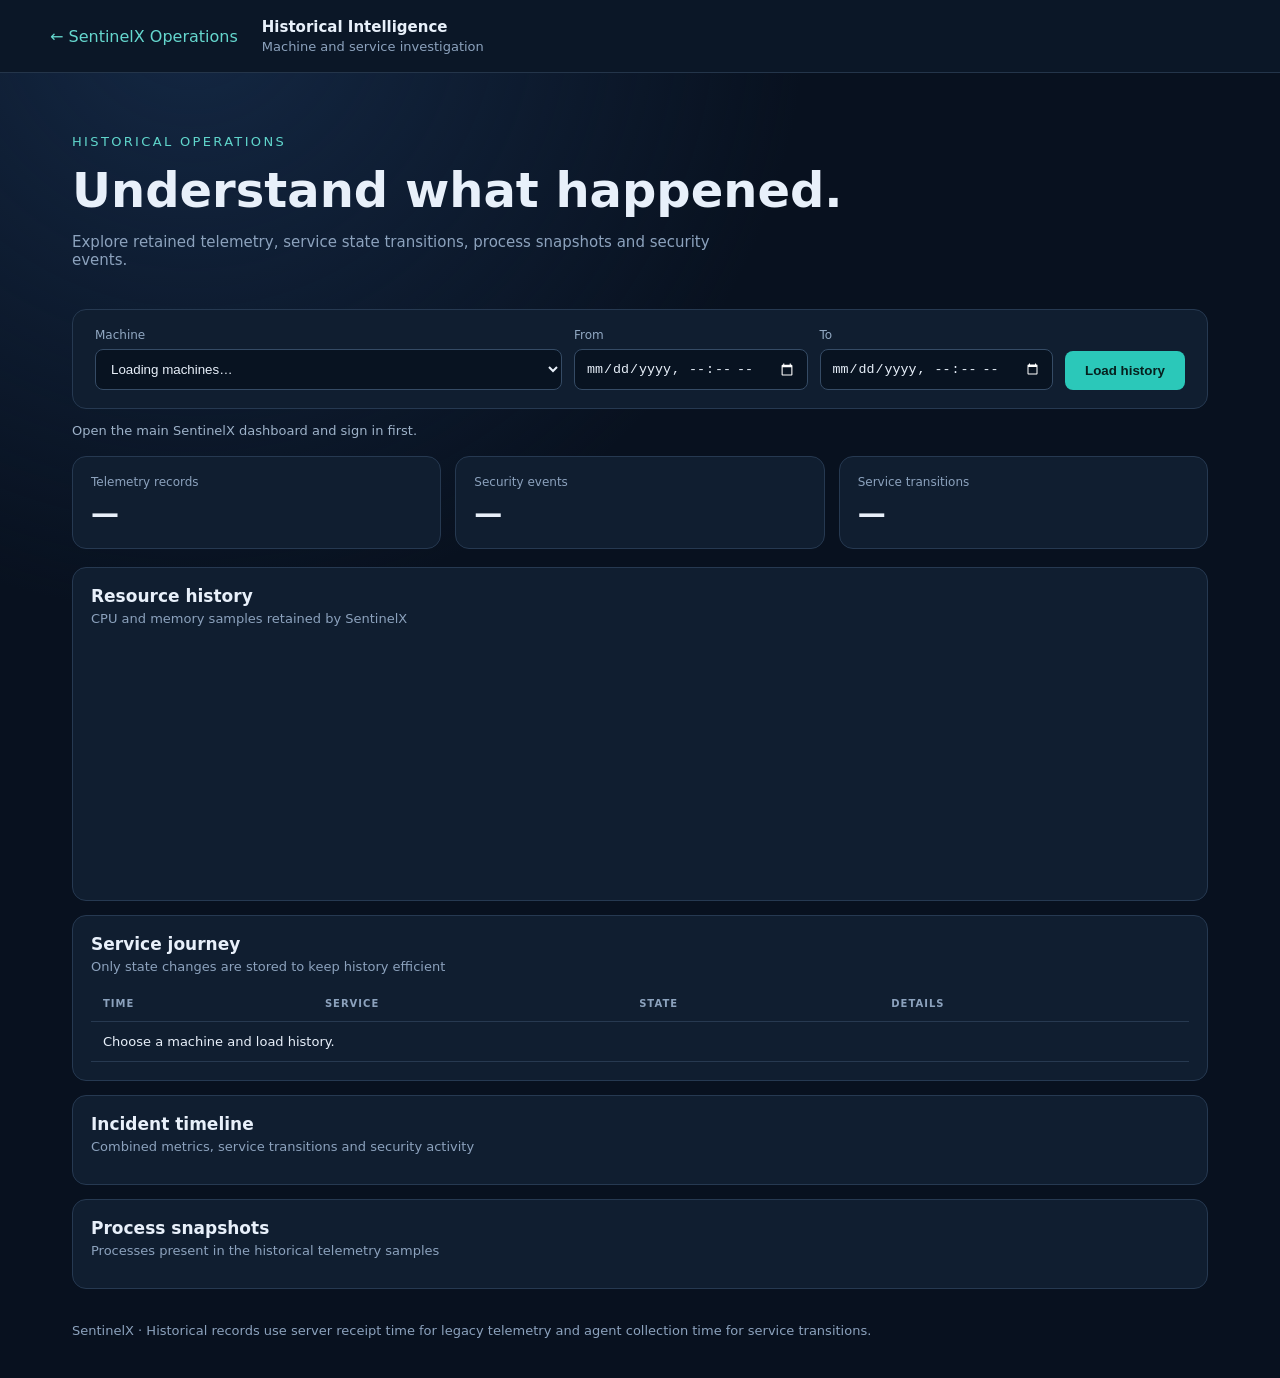
==== dashboard/history.html @ a363c119 "Add historical infrastructure intelligence foundation" ====
<!doctype html>
<html lang="en">
<head>
  <meta charset="utf-8"><meta name="viewport" content="width=device-width, initial-scale=1">
  <meta name="theme-color" content="#070d18"><title>SentinelX | Historical Intelligence</title>
  <link rel="stylesheet" href="/dashboard/history.css"><script src="/dashboard/history.js" defer></script>
</head>
<body>
  <header class="top"><a href="/dashboard/">← SentinelX Operations</a><div><strong>Historical Intelligence</strong><span>Machine and service investigation</span></div></header>
  <main>
    <section class="intro"><p class="eyebrow">HISTORICAL OPERATIONS</p><h1>Understand what happened.</h1><p>Explore retained telemetry, service state transitions, process snapshots and security events.</p></section>
    <section class="controls">
      <label>Machine<select id="host"><option value="">Loading machines…</option></select></label>
      <label>From<input id="start" type="datetime-local"></label>
      <label>To<input id="end" type="datetime-local"></label>
      <button id="load">Load history</button>
    </section>
    <p id="status" role="status">Sign in using the administrator token already stored by the SentinelX dashboard.</p>
    <section class="cards">
      <article><span>Telemetry records</span><strong id="telemetry-count">—</strong></article>
      <article><span>Security events</span><strong id="security-count">—</strong></article>
      <article><span>Service transitions</span><strong id="service-count">—</strong></article>
    </section>
    <section class="panel"><div class="panel-head"><div><h2>Resource history</h2><p>CPU and memory samples retained by SentinelX</p></div></div><canvas id="metrics-chart" height="240"></canvas></section>
    <section class="panel"><div class="panel-head"><div><h2>Service journey</h2><p>Only state changes are stored to keep history efficient</p></div></div><div class="table-wrap"><table><thead><tr><th>TIME</th><th>SERVICE</th><th>STATE</th><th>DETAILS</th></tr></thead><tbody id="services"><tr><td colspan="4">Choose a machine and load history.</td></tr></tbody></table></div></section>
    <section class="panel"><div class="panel-head"><div><h2>Incident timeline</h2><p>Combined metrics, service transitions and security activity</p></div></div><div id="timeline" class="timeline"></div></section>
    <section class="panel"><div class="panel-head"><div><h2>Process snapshots</h2><p>Processes present in the historical telemetry samples</p></div></div><div id="processes" class="process-grid"></div></section>
    <footer>SentinelX · Historical records use server receipt time for legacy telemetry and agent collection time for service transitions.</footer>
  </main>
</body></html>
---- dashboard/history.css ----
:root{color-scheme:dark;font-family:Inter,system-ui,Segoe UI,sans-serif;background:#08111f;color:#e8f0fa}*{box-sizing:border-box}body{margin:0;background:radial-gradient(circle at 15% 0,#142844 0,transparent 35%),#08111f}.top{display:flex;gap:24px;align-items:center;padding:18px max(22px,calc((100% - 1180px)/2));border-bottom:1px solid #24354a;background:#0b1727}.top a{color:#65d7ce;text-decoration:none}.top div{display:grid;gap:3px}.top span,.intro p,.panel p,footer{color:#8ca2bd;font-size:13px}.top strong{font-size:15px}.intro,main{max-width:1180px;margin:auto}.intro{padding:48px 22px 25px}.eyebrow{letter-spacing:.18em;color:#60d6cc!important;font-size:11px}.intro h1{font-size:clamp(30px,5vw,48px);margin:8px 0}.intro>p:last-child{max-width:650px;font-size:15px}.controls{display:grid;grid-template-columns:2fr 1fr 1fr auto;gap:12px;padding:18px 22px;background:#101e30;border:1px solid #263951;border-radius:14px;margin:0 22px}.controls label{display:grid;gap:7px;color:#91a8c2;font-size:12px}.controls input,.controls select{min-width:0;background:#081321;color:#e8f0fa;border:1px solid #354b65;border-radius:8px;padding:11px}.controls button{align-self:end;border:0;border-radius:8px;background:#2bc8b9;color:#06201e;font-weight:700;padding:12px 20px;cursor:pointer}#status{margin:14px 22px;color:#9eb2c9;font-size:13px}.cards{display:grid;grid-template-columns:repeat(3,1fr);gap:14px;margin:18px 22px}.cards article,.panel{background:#101e30;border:1px solid #263951;border-radius:14px;padding:18px}.cards span{display:block;color:#8ca2bd;font-size:12px}.cards strong{display:block;font-size:28px;margin-top:8px}.panel{margin:14px 22px}.panel-head{margin-bottom:12px}.panel h2{font-size:17px;margin:0}.panel p{margin:5px 0 0}.panel canvas{width:100%;height:240px}.table-wrap{overflow:auto}table{border-collapse:collapse;width:100%;font-size:13px}th,td{text-align:left;padding:12px;border-bottom:1px solid #273950}th{color:#8ca2bd;font-size:10px;letter-spacing:.1em}.state{padding:4px 8px;border-radius:20px;background:#23364b}.state.failed,.state.inactive{color:#ff9b9b;background:#47272d}.state.active,.state.running{color:#78e0b6;background:#163b35}.timeline{display:grid;gap:0}.event{padding:12px 14px;border-left:2px solid #37cbbd;margin-left:6px;border-bottom:1px solid #263951}.event time{display:block;color:#8ca2bd;font-size:11px}.event b{display:block;margin-top:5px;font-size:13px}.event p{margin:4px 0 0}.process-grid{display:grid;grid-template-columns:repeat(auto-fit,minmax(230px,1fr));gap:10px}.process-grid article{background:#0b1727;padding:12px;border-radius:9px;font-size:12px}.process-grid h3{font-size:12px;color:#72dcd1}.process-grid p{line-height:1.8}footer{padding:20px 22px 40px}@media(max-width:760px){.controls{grid-template-columns:1fr 1fr}.controls label:first-child{grid-column:1/-1}.controls button{grid-column:1/-1}.cards{grid-template-columns:1fr}.top{padding:15px 20px}.intro{padding-top:30px}}
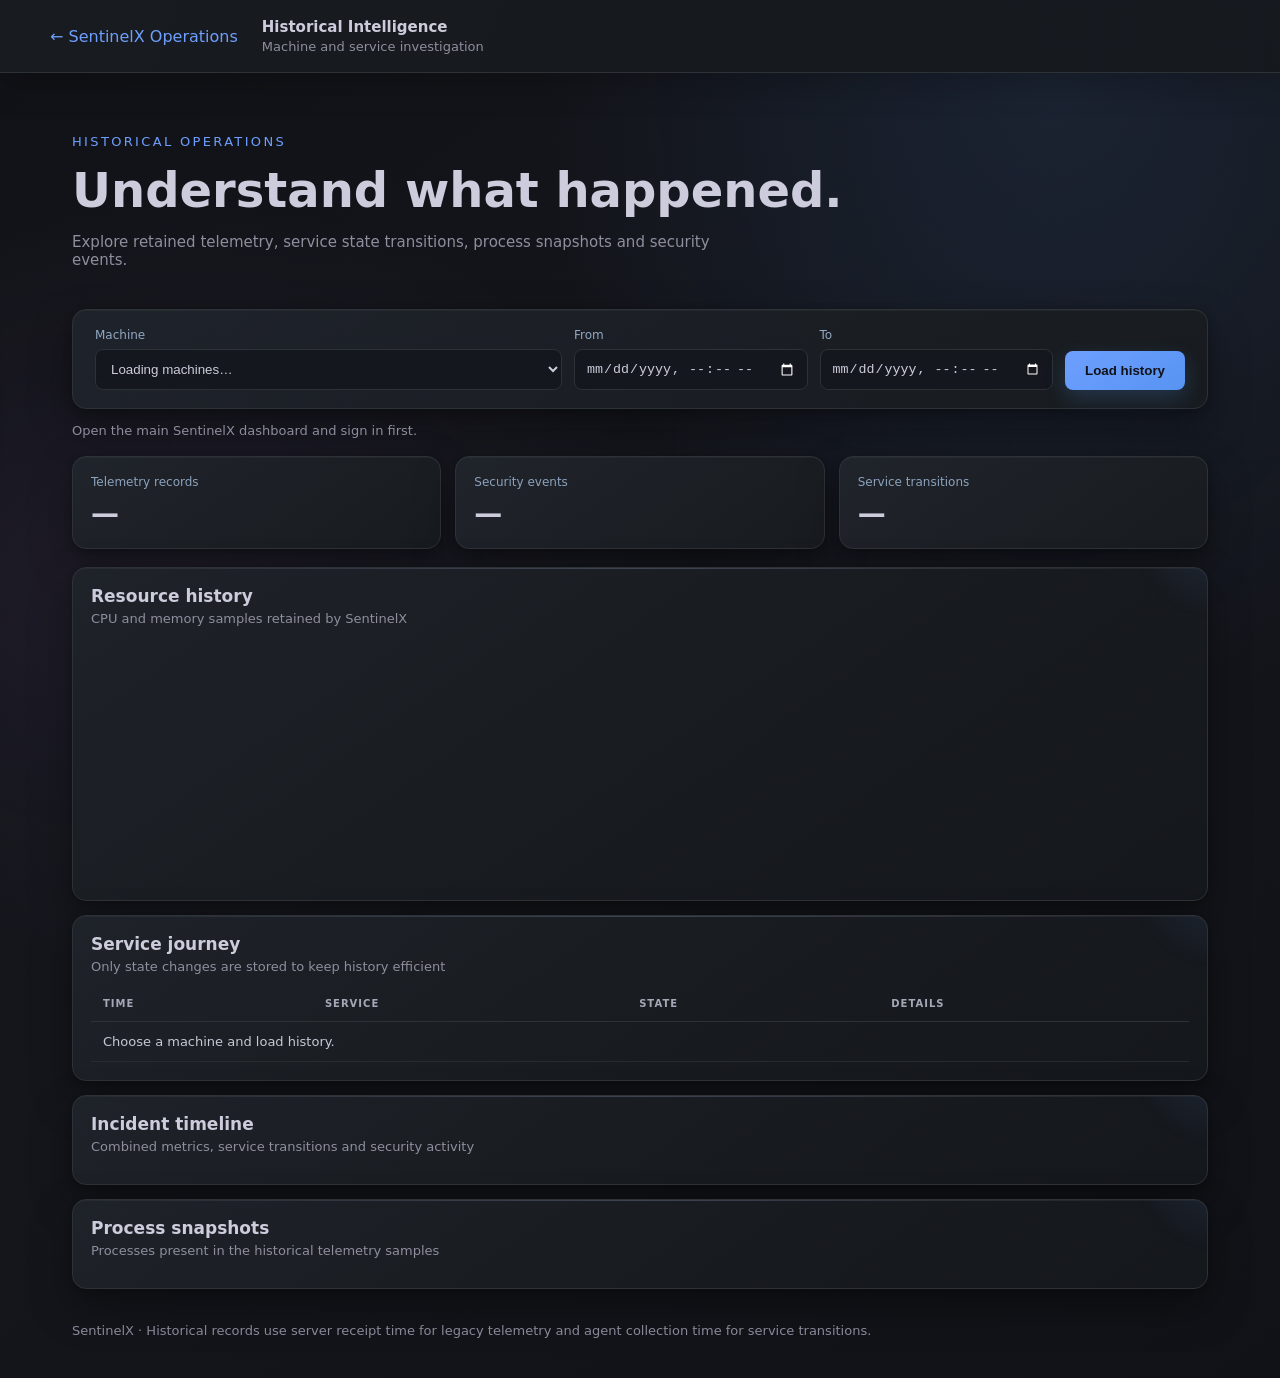
==== commit c7a2f409: "Load 3D theme in Historical Intelligence" ====
--- a/dashboard/history.html
+++ b/dashboard/history.html
@@ -2,8 +2,8 @@
 <html lang="en">
 <head>
   <meta charset="utf-8"><meta name="viewport" content="width=device-width, initial-scale=1">
-  <meta name="theme-color" content="#070d18"><title>SentinelX | Historical Intelligence</title>
-  <link rel="stylesheet" href="/dashboard/history.css"><script src="/dashboard/history.js" defer></script>
+  <meta name="theme-color" content="#111217"><title>SentinelX | Historical Intelligence</title>
+  <link rel="stylesheet" href="/dashboard/history.css"><link rel="stylesheet" href="/dashboard/3d-theme.css"><script src="/dashboard/history.js" defer></script><script src="/dashboard/3d-effects.js" defer></script>
 </head>
 <body>
   <header class="top"><a href="/dashboard/">← SentinelX Operations</a><div><strong>Historical Intelligence</strong><span>Machine and service investigation</span></div></header>
--- a/dashboard/3d-theme.css
+++ b/dashboard/3d-theme.css
@@ -0,0 +1,209 @@
+/* SentinelX Grafana-inspired 3D visual layer.
+   Additive stylesheet: keeps existing dashboard structure and data behavior intact. */
+:root {
+  color-scheme: dark;
+  --bg: #111217;
+  --sidebar: #15171c;
+  --panel: #181B1F;
+  --panel2: #20242b;
+  --line: #2C3235;
+  --text: #CCCCDC;
+  --muted: #8E8E9E;
+  --cyan: #19C3B1;
+  --blue: #6E9FFF;
+  --violet: #B877D9;
+  --amber: #FADE2A;
+  --red: #F2495C;
+  --green: #73BF69;
+  --series-blue: #5794F2;
+  --series-purple: #B877D9;
+  --series-teal: #19C3B1;
+  --series-yellow: #FADE2A;
+  --series-pink: #FF7383;
+  --depth-shadow: 0 18px 42px rgba(0,0,0,.34), 0 2px 8px rgba(0,0,0,.24);
+}
+html { background: var(--bg); }
+body {
+  color: var(--text);
+  background:
+    radial-gradient(ellipse at 82% 5%, rgba(87,148,242,.11), transparent 32rem),
+    radial-gradient(ellipse at 12% 42%, rgba(184,119,217,.075), transparent 34rem),
+    linear-gradient(145deg, #111217 0%, #14161c 48%, #101217 100%);
+}
+body::before {
+  content: "";
+  position: fixed;
+  inset: 0;
+  z-index: 0;
+  pointer-events: none;
+  opacity: .16;
+  background-image: linear-gradient(rgba(110,159,255,.08) 1px, transparent 1px),
+                    linear-gradient(90deg, rgba(110,159,255,.08) 1px, transparent 1px);
+  background-size: 42px 42px;
+  mask-image: linear-gradient(to bottom, black, transparent 78%);
+}
+.app-shell { position: relative; z-index: 1; }
+.sidebar {
+  background: linear-gradient(180deg, rgba(24,27,31,.98), rgba(17,18,23,.98));
+  border-right-color: var(--line);
+  box-shadow: 12px 0 40px rgba(0,0,0,.22);
+  backdrop-filter: blur(18px);
+}
+.brand-mark {
+  background: linear-gradient(145deg, #8bb4ff, #5794F2 55%, #456fc2);
+  color: #10131a;
+  box-shadow: 0 8px 22px rgba(87,148,242,.28), inset 0 1px rgba(255,255,255,.5);
+}
+.brand small, .side-label, .eyebrow { color: var(--muted); }
+.nav-link { color: #a8a8b7; transition: background .2s ease, color .2s ease, transform .2s ease; }
+.nav-link:hover { background: rgba(110,159,255,.09); transform: translateX(2px); }
+.nav-link.active {
+  color: var(--text);
+  background: linear-gradient(100deg, rgba(110,159,255,.17), rgba(110,159,255,.035));
+  box-shadow: inset 3px 0 var(--blue), 0 5px 18px rgba(0,0,0,.14);
+}
+.nav-link.active > span { color: var(--blue); }
+.nav-link b { background: #2a3039; color: var(--text); }
+.main { color: var(--text); }
+.topbar { border-bottom-color: var(--line); }
+.topbar h1 { color: #e0e2ef; letter-spacing: -.65px; }
+.updated, .metric-head, .metric-value small, .welcome-row p, .section-intro p, .panel-head p { color: var(--muted); }
+.metric-card, .panel, .host-card {
+  position: relative;
+  overflow: hidden;
+  isolation: isolate;
+  background: linear-gradient(145deg, rgba(31,35,42,.98), rgba(24,27,31,.98) 58%, rgba(21,24,29,.98));
+  border: 1px solid var(--line);
+  box-shadow: var(--depth-shadow), inset 0 1px rgba(255,255,255,.035);
+  transform-style: preserve-3d;
+  backface-visibility: hidden;
+  transition: transform .22s ease, border-color .22s ease, box-shadow .22s ease;
+}
+.metric-card::before, .panel::before, .host-card::before {
+  content: "";
+  position: absolute;
+  inset: 0 0 auto;
+  height: 1px;
+  pointer-events: none;
+  background: linear-gradient(90deg, transparent, rgba(180,205,255,.24), transparent);
+  opacity: .8;
+}
+.metric-card::after, .panel::after, .host-card::after {
+  content: "";
+  position: absolute;
+  width: 180px;
+  height: 180px;
+  top: -125px;
+  right: -100px;
+  border-radius: 50%;
+  pointer-events: none;
+  background: radial-gradient(circle, rgba(110,159,255,.12), transparent 68%);
+  filter: blur(3px);
+}
+.metric-card { min-height: 145px; padding: 19px; }
+.metric-card:hover, .panel:hover, .host-card:hover {
+  border-color: rgba(110,159,255,.48);
+  box-shadow: 0 24px 50px rgba(0,0,0,.42), 0 0 0 1px rgba(110,159,255,.08), inset 0 1px rgba(255,255,255,.06);
+}
+.metric-value { color: #e4e6f2; text-shadow: 0 2px 18px rgba(110,159,255,.12); }
+.metric-icon { background: rgba(110,159,255,.12) !important; color: var(--blue) !important; border: 1px solid rgba(110,159,255,.16); }
+.metric-icon.violet { color: var(--violet) !important; background: rgba(184,119,217,.12) !important; }
+.metric-icon.amber { color: var(--amber) !important; background: rgba(250,222,42,.09) !important; }
+.meter { background: #30343d; }
+.meter i { background: linear-gradient(90deg, var(--series-blue), var(--series-teal)); box-shadow: 0 0 12px rgba(87,148,242,.35); }
+.live-pill { border-color: rgba(115,191,105,.3); color: var(--green); background: rgba(115,191,105,.08); }
+.live-pill i, .connection-indicator i { background: var(--green); box-shadow: 0 0 12px rgba(115,191,105,.65); }
+.refresh-btn, button, select, input {
+  accent-color: var(--blue);
+}
+.refresh-btn, button {
+  border-color: #3a424e;
+  background: linear-gradient(145deg, #282e38, #1c2027);
+  color: var(--text);
+  box-shadow: 0 5px 14px rgba(0,0,0,.2), inset 0 1px rgba(255,255,255,.045);
+  transition: transform .18s ease, border-color .18s ease, box-shadow .18s ease;
+}
+.refresh-btn:hover, button:hover {
+  border-color: var(--blue);
+  box-shadow: 0 8px 20px rgba(0,0,0,.28), 0 0 18px rgba(110,159,255,.1);
+  transform: translateY(-1px);
+}
+input, select {
+  background: #14171d;
+  border-color: var(--line);
+  color: var(--text);
+}
+input:focus, select:focus, button:focus-visible, a:focus-visible {
+  outline: 2px solid rgba(110,159,255,.75);
+  outline-offset: 2px;
+}
+.table-wrap { border-color: var(--line); }
+th { color: #a6a8b8; border-bottom-color: var(--line); }
+td { color: #c7c8d5; border-bottom-color: rgba(44,50,53,.72); }
+tbody tr:hover { background: rgba(110,159,255,.055); }
+a, .text-link { color: var(--blue); }
+.status.online, .disk-health.healthy, .av-ok { color: var(--green); }
+.status.stale, .av-no { color: var(--red); }
+.notice, .chart-note { color: var(--muted); }
+.chart-legend .legend-cpu { background: var(--series-blue); }
+.chart-legend .legend-memory { background: var(--series-purple); }
+.metric-grid, .content-grid, .hosts-grid, .server-gauge-grid { perspective: 1200px; }
+.metric-card, .panel, .host-card, .server-kpi { --tilt-x: 0deg; --tilt-y: 0deg; }
+.metric-card.is-tilting, .panel.is-tilting, .host-card.is-tilting, .server-kpi.is-tilting {
+  transform: perspective(1100px) rotateX(var(--tilt-x)) rotateY(var(--tilt-y)) translateY(-2px);
+  z-index: 2;
+}
+#resource-chart, #disk-history-chart, #server-history-chart {
+  filter: drop-shadow(0 0 7px rgba(87,148,242,.12));
+}
+.admin-login-card {
+  background: linear-gradient(145deg, #242933, #181b20);
+  border: 1px solid var(--line);
+  box-shadow: 0 28px 90px rgba(0,0,0,.55), 0 0 45px rgba(87,148,242,.1);
+}
+footer { color: var(--muted); border-top-color: var(--line); }
+@media (max-width: 900px) {
+  body::before { background-size: 30px 30px; opacity: .1; }
+  .metric-card, .panel, .host-card { transform: none !important; }
+}
+@media (prefers-reduced-motion: reduce) {
+  *, *::before, *::after { scroll-behavior: auto !important; transition-duration: .01ms !important; animation-duration: .01ms !important; }
+  .metric-card, .panel, .host-card, .server-kpi { transform: none !important; }
+}
+
+
+/* Historical Intelligence page shares the same visual system. */
+.top {
+  background: linear-gradient(110deg, rgba(24,27,31,.98), rgba(21,24,29,.96));
+  border-bottom-color: var(--line);
+  box-shadow: 0 12px 34px rgba(0,0,0,.2);
+}
+.top a { color: var(--blue); }
+.top span, .intro p, .panel p, footer, #status { color: var(--muted); }
+.eyebrow { color: var(--blue) !important; }
+.controls {
+  background: linear-gradient(145deg, rgba(31,35,42,.98), rgba(24,27,31,.98));
+  border-color: var(--line);
+  box-shadow: var(--depth-shadow), inset 0 1px rgba(255,255,255,.04);
+}
+.controls input, .controls select {
+  background: #14171d;
+  color: var(--text);
+  border-color: var(--line);
+}
+.controls button {
+  background: linear-gradient(145deg, #6E9FFF, #5794F2);
+  color: #111217;
+  box-shadow: 0 8px 20px rgba(87,148,242,.2);
+}
+.cards article, .process-grid article {
+  background: linear-gradient(145deg, #20242b, #181B1F);
+  border: 1px solid var(--line);
+  box-shadow: var(--depth-shadow), inset 0 1px rgba(255,255,255,.035);
+}
+.cards strong { color: var(--text); }
+.event { border-left-color: var(--series-blue); border-bottom-color: var(--line); }
+.process-grid h3 { color: var(--series-teal); }
+.state { background: #292e37; }
+.state.failed, .state.inactive { color: var(--red); background: rgba(242,73,92,.12); }
+.state.active, .state.running { color: var(--green); background: rgba(115,191,105,.12); }
